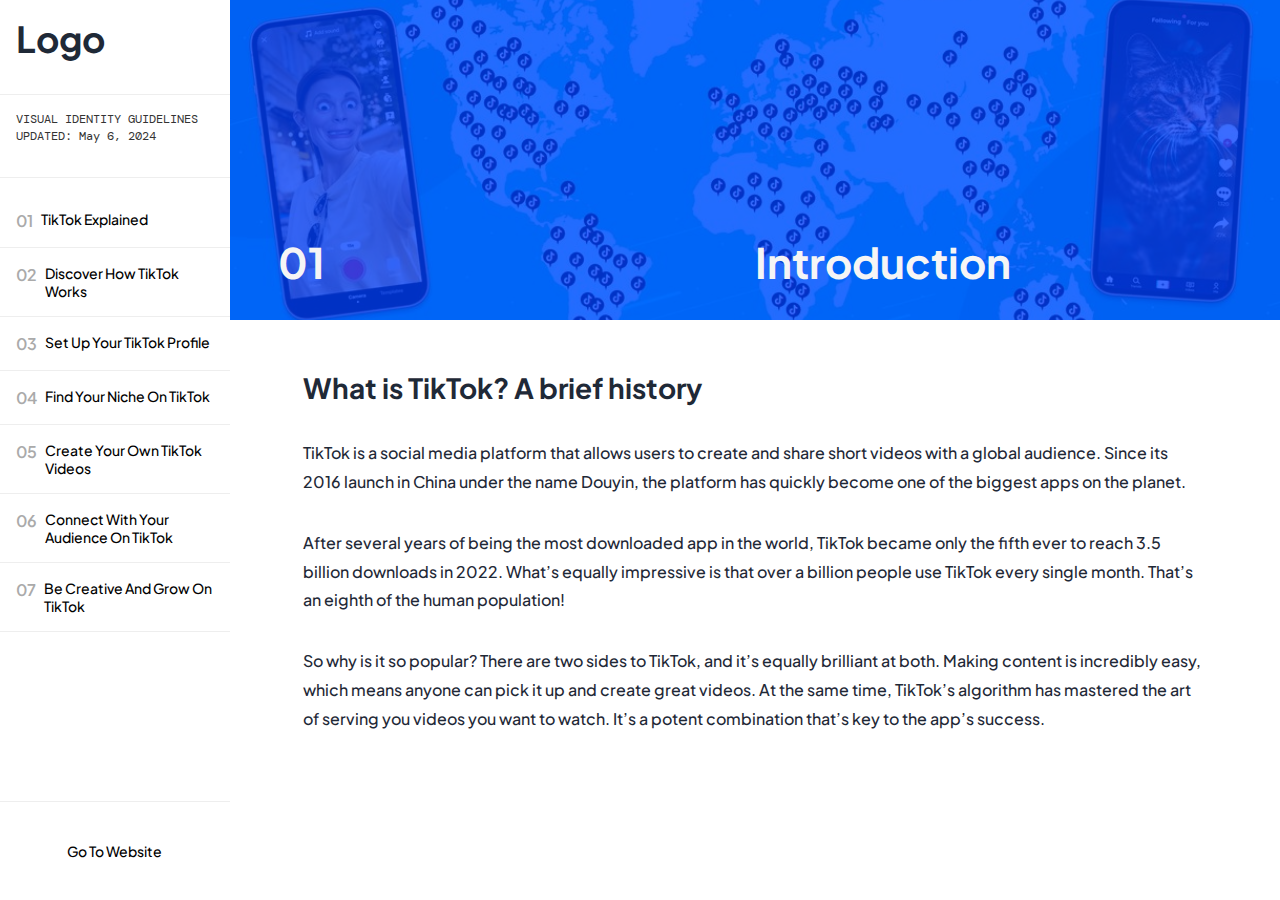
==== index.html @ 2a89b214 "first init" ====
<!DOCTYPE html>
<html lang="en">
    <head>
        <meta charset="UTF-8" />
        <meta name="viewport" content="width=device-width, initial-scale=1.0" />
        <title>Tiktok E6</title>

        <!-- Global styles -->
        <link rel="stylesheet" href="./styles/global.css" />
        <link rel="stylesheet" href="./styles/buttons/button.css" />
        <link rel="stylesheet" href="./styles/typography/typography.css" />
        <link rel="stylesheet" href="./styles/sidebar/sidebar.css" />
    </head>
    <body>
        <div class="container">
            <!-- Sidebar -->
            <aside class="sidebar-container">
                <!-- Sidebar header -->
                <div class="sidebar-header">
                    <!-- Logo -->
                    <div class="logo">
                        <!-- <img src="./assets/logo.png" alt="Logo" /> -->
                        <h1>Logo</h1>
                    </div>

                    <!-- Description -->
                    <div class="sidebar-description">
                        <p class="info">
                            VISUAL IDENTITY GUIDELINES UPDATED: May 6, 2024
                        </p>
                    </div>

                    <!-- Menu list -->
                    <ul class="sidebar-list">
                        <li>
                            <a href="./index.html">
                                <button class="ghost-btn">
                                    <span>01</span>
                                    <span>TikTok explained</span>
                                </button>
                            </a>
                        </li>
                        <li>
                            <a href="./pages/discover-how-tiktok-works.html">
                                <button class="ghost-btn">
                                    <span>02</span>
                                    <span>Discover how TikTok works</span>
                                </button>
                            </a>
                        </li>
                        <li>
                            <a href="./pages/setup-your-tiktok-profile.html">
                                <button class="ghost-btn">
                                    <span>03</span>
                                    <span>Set up your TikTok profile</span>
                                </button>
                            </a>
                        </li>
                        <li>
                            <a href="./pages/find-your-niche-on-tiktok.html">
                                <button class="ghost-btn">
                                    <span>04</span>
                                    <span>Find your niche on TikTok</span>
                                </button>
                            </a>
                        </li>
                        <li>
                            <a href="./pages/create-your-own-tiktok-video.html">
                                <button class="ghost-btn">
                                    <span>05</span>
                                    <span>Create your own TikTok videos</span>
                                </button>
                            </a>
                        </li>
                        <li>
                            <a href="./pages/connect-with-your-audience.html">
                                <button class="ghost-btn">
                                    <span>06</span>
                                    <span
                                        >Connect with your audience on
                                        TikTok</span
                                    >
                                </button>
                            </a>
                        </li>
                        <li>
                            <a
                                href="./pages/be-creative-and-grow-on-tiktok.html"
                            >
                                <button class="ghost-btn">
                                    <span>07</span>
                                    <span>Be creative and grow on TikTok</span>
                                </button>
                            </a>
                        </li>
                    </ul>
                </div>

                <!-- Sidebar footer -->
                <div class="sidebar-footer">
                    <button class="ghost-btn">Go to website</button>
                </div>
            </aside>

            <!-- Main container -->
            <main class="main-container">
                <header class="header-container">
                    <img src="./assets/What-is-TikTok.jpg" alt="" />
                    <div class="content">
                        <h2 class="heading-2">01</h2>
                        <h2 class="heading-2">Introduction</h2>
                    </div>
                </header>
                <div class="inner-container">
                    <h3 class="heading-3">What is TikTok? A brief history</h3>
                    <h3 class="heading-4">
                        TikTok is a social media platform that allows users to
                        create and share short videos with a global audience.
                        Since its 2016 launch in China under the name Douyin,
                        the platform has quickly become one of the biggest apps
                        on the planet.
                    </h3>
                    <h3 class="heading-4">
                        After several years of being the most downloaded app in
                        the world, TikTok became only the fifth ever to reach
                        3.5 billion downloads in 2022. What’s equally impressive
                        is that over a billion people use TikTok every single
                        month. That’s an eighth of the human population!
                    </h3>
                    <h3 class="heading-4">
                        So why is it so popular? There are two sides to TikTok,
                        and it’s equally brilliant at both. Making content is
                        incredibly easy, which means anyone can pick it up and
                        create great videos. At the same time, TikTok’s
                        algorithm has mastered the art of serving you videos you
                        want to watch. It’s a potent combination that’s key to
                        the app’s success.
                    </h3>
                </div>
            </main>
        </div>
    </body>
</html>
---- styles/global.css ----
/* Font Typography */
@import url('https://fonts.googleapis.com/css2?family=DM+Mono:ital,wght@0,300;0,400;0,500;1,300;1,400;1,500&family=Plus+Jakarta+Sans:ital,wght@0,200..800;1,200..800&display=swap');
@import url('./variables.css');

* {
    padding: 0px;
    margin: 0px;
    box-sizing: border-box;
}

body {
    font-family: var(--font-primary);
    font-size: var(--font-size-md);
    line-height: var(--line-height-md);
    color: var(--color-text);
    /* background-color: var(--color-neutral-light); */
}

h1,
h2,
h3,
h4,
h5,
h6 {
    color: var(--color-heading);
    font-family: var(--font-primary);
}

code,
pre {
    font-family: var(--font-secondary);
    background-color: var(--color-neutral-light);
    color: var(--color-neutral-dark);
    padding: var(--spacing-xs);
    border-radius: 4px;
}

a {
    text-decoration: none;
}

button {
    border: none;
    cursor: pointer;
}

/* Container */
.container {
    width: 100vw;
    height: auto;
    display: flex;
    align-items: start;
}

/* Main container */
.main-container {
    width: 100%;
    height: auto;
}

.inner-container {
    padding: 48px;
    width: 100%;
    max-width: 1000px;
    margin: 0px auto;
    height: auto;
    display: flex;
    flex-direction: column;
    gap: 32px;
}

/* Header */
.header-container {
    position: relative;
    width: 100%;
    min-height: 320px;
    background-color: var(--color-primary);
}

.header-container img {
    position: absolute;
    width: 100%;
    height: 100%;
    object-fit: cover;
}

.content {
    position: absolute;
    z-index: 88;
    width: 100%;
    height: 100%;
    background-color: #0040ffc4;
    display: grid;
    grid-template-columns: repeat(2, 1fr);
    align-items: flex-end;
    padding: 28px 48px;
}

.header-container .heading-2 {
    color: var(--color-neutral-light);
}

.markdown-editor {
    display: flex;
    gap: var(--spacing-xl);
    max-width: var(--breakpoint-lg);
    margin: 0 auto;
}

/* Responsive Typography */
@media (max-width: 768px) {
    body {
        font-size: var(--font-size-sm);
        line-height: var(--line-height-sm);
    }
}
---- styles/buttons/button.css ----
@import url('../global.css');
@import url('../variables.css');

.primary-btn {
    font-family: var(--font-secondary);
    text-transform: uppercase;
    font-size: var(--font-size-xs);
    padding: 16px 24px;
    background-color: var(--color-black);
    color: var(--color-neutral-light);
}
.primary-btn:hover {
    background-color: var(--color-neutral-dark);
}

.secondary-btn {
    font-family: var(--font-primary);
    font-size: var(--font-size-md);
    padding: 8px 24px;
    background-color: var(--color-neutral-light);
    color: var(--color-neutral-dark);
    display: flex;
    align-items: center;
    gap: 8px;
}
.secondary-btn:hover {
    background-color: var(--color-neutral-lightest);
}

.ghost-btn {
    font-weight: 500;
    font-family: var(--font-primary);
    background-color: transparent;
    font-size: var(--font-size-sm);
    padding: 8px 24px;
    color: var(--color-black);
    display: flex;
    text-align: start;
    gap: 8px;
    text-transform: capitalize;
}

.active {
    font-weight: 500;
    font-family: var(--font-primary);
    font-size: var(--font-size-sm);
    padding: 8px 24px;
    color: var(--color-black);
    display: flex;
    text-align: start;
    gap: 8px;
    text-transform: capitalize;
    background-color: var(--color-neutral-light);
}

.ghost-btn span:first-child {
    font-size: var(--font-size-md);
    font-weight: 600;
    color: #aaa;
}

.ghost-btn:hover {
    background-color: var(--color-neutral-light);
}
---- styles/typography/typography.css ----
@import url('../global.css');
@import url('../variables.css');

/* Typography */
.heading-1 {
    font-family: var(--font-primary);
    font-size: var(--font-size-2xl);
    color: var(--color-heading);
    line-height: var(--line-height-sm);
}

.heading-2 {
    font-family: var(--font-primary);
    font-size: var(--font-size-xl);
    color: var(--color-heading);
    line-height: var(--line-height-sm);
}

.heading-3 {
    font-family: var(--font-primary);
    font-size: var(--font-size-lg);
    color: var(--color-heading);
    line-height: var(--line-height-sm);
}

.heading-4 {
    font-family: var(--font-primary);
    font-size: var(--font-size-md);
    color: var(--color-heading);
    line-height: 1.8;
    font-weight: 500;
}

.heading-5 {
    font-family: var(--font-primary);
    font-size: var(--font-size-sm);
    color: var(--color-heading);
    line-height: var(--line-height-md);
}

.paragraph {
    font-family: var(--font-primary);
    font-size: var(--font-size-sm);
    color: var(--color-neutral-dark);
    line-height: var(--line-height-sm);
}

.info {
    font-family: var(--font-secondary);
    font-size: var(--font-size-xs);
    color: var(--color-neutral-dark);
    line-height: var(--line-height-sm);
}
---- styles/sidebar/sidebar.css ----
@import url('../global.css');
@import url('../variables.css');

.sidebar-container {
    position: sticky;
    left: 0px;
    top: 0px;
    width: 280px;
    min-height: 100vh;
    overflow-y: scroll;
    display: flex;
    flex-direction: column;
    justify-content: space-between;
}

.sidebar-header {
    width: 100%;
    display: flex;
    flex-direction: column;
    align-items: start;
}

.logo {
    font-size: large;
    width: 100%;
    padding: 16px 16px 32px 16px;
    border-bottom: 1px solid var(--color-neutral-lightest);
}

.sidebar-description {
    width: 100%;
    padding: 16px 16px 32px 16px;
    border-bottom: 1px solid var(--color-neutral-lightest);
}

.sidebar-list {
    padding: 16px 0px;
    width: 100%;
    display: flex;
    flex-direction: column;
}

.sidebar-list li button {
    border-bottom: 1px solid var(--color-neutral-lightest);
    width: 100%;
    padding: 16px 16px;
}

.sidebar-footer {
    padding: 32px 16px;
    display: flex;
    align-items: center;
    justify-content: center;
    border-top: 1px solid var(--color-neutral-lightest);
}
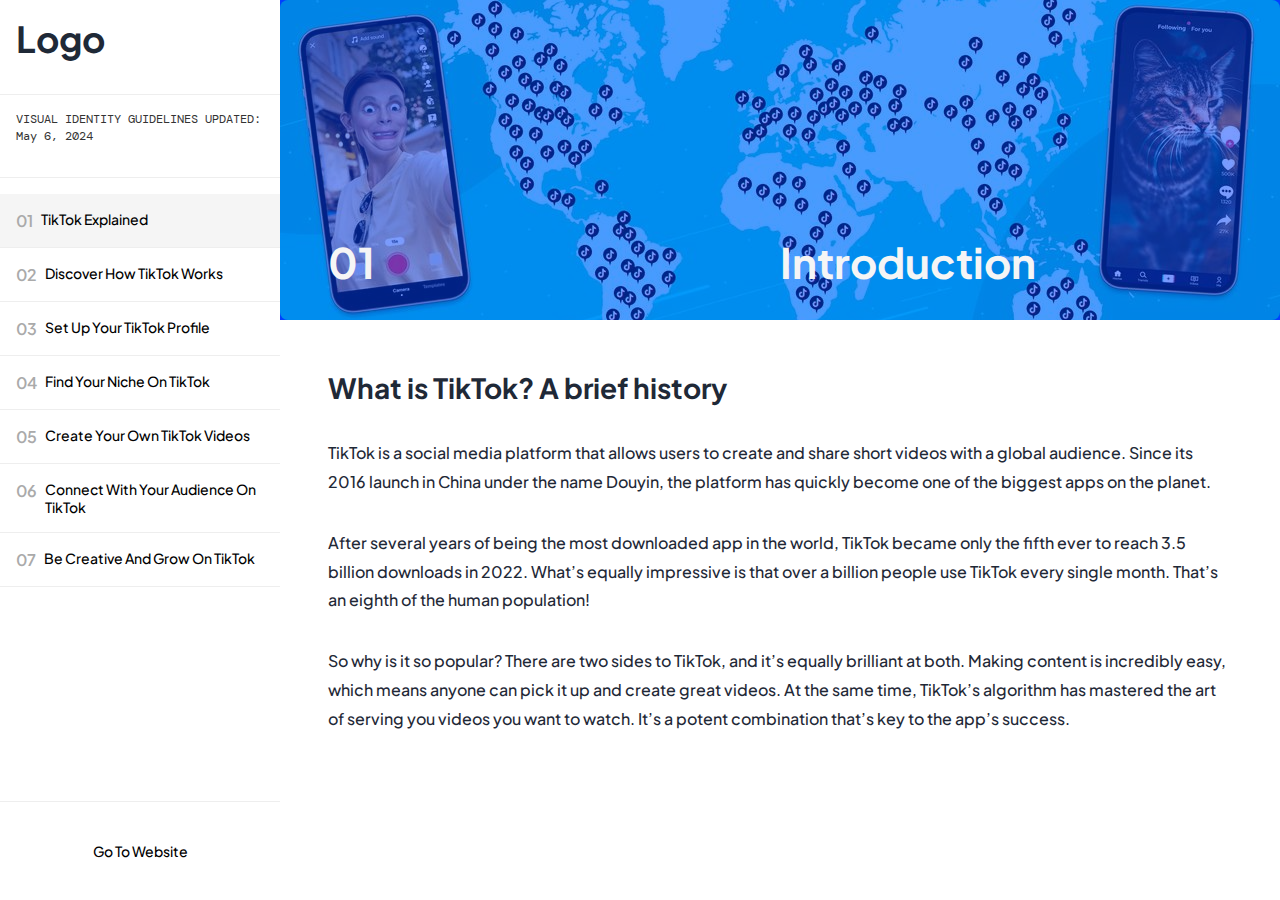
==== commit 7c059e4c: "page content" ====
--- a/index.html
+++ b/index.html
@@ -34,7 +34,7 @@
                     <ul class="sidebar-list">
                         <li>
                             <a href="./index.html">
-                                <button class="ghost-btn">
+                                <button class="ghost-btn active">
                                     <span>01</span>
                                     <span>TikTok explained</span>
                                 </button>
--- a/styles/global.css
+++ b/styles/global.css
@@ -9,6 +9,7 @@
 }
 
 body {
+    width: 100%;
     font-family: var(--font-primary);
     font-size: var(--font-size-md);
     line-height: var(--line-height-md);
@@ -36,7 +37,7 @@
 }
 
 a {
-    text-decoration: none;
+    color: var(--color-primary);
 }
 
 button {
@@ -46,7 +47,7 @@
 
 /* Container */
 .container {
-    width: 100vw;
+    width: 100%;
     height: auto;
     display: flex;
     align-items: start;
@@ -54,6 +55,7 @@
 
 /* Main container */
 .main-container {
+    flex: 1;
     width: 100%;
     height: auto;
 }
@@ -77,8 +79,17 @@
     background-color: var(--color-primary);
 }
 
+img {
+    width: 100%;
+    border-radius: 8px;
+}
+
 .header-container img {
     position: absolute;
+    top: 0px;
+    right: 0px;
+    bottom: 0px;
+    left: 0px;
     width: 100%;
     height: 100%;
     object-fit: cover;
@@ -86,10 +97,13 @@
 
 .content {
     position: absolute;
+    top: 0px;
+    right: 0px;
+    bottom: 0px;
     z-index: 88;
     width: 100%;
     height: 100%;
-    background-color: #0040ffc4;
+    background-color: #0040ff84;
     display: grid;
     grid-template-columns: repeat(2, 1fr);
     align-items: flex-end;
@@ -107,6 +121,13 @@
     margin: 0 auto;
 }
 
+.block {
+    background-color: #dde5ff;
+    color: var(--color-neutral-dark);
+    padding: 28px;
+    border-radius: 8px;
+}
+
 /* Responsive Typography */
 @media (max-width: 768px) {
     body {
--- a/styles/sidebar/sidebar.css
+++ b/styles/sidebar/sidebar.css
@@ -3,9 +3,9 @@
 
 .sidebar-container {
     position: sticky;
-    left: 0px;
-    top: 0px;
-    width: 280px;
+    left: 0%;
+    top: 0%;
+    max-width: 280px;
     min-height: 100vh;
     overflow-y: scroll;
     display: flex;
@@ -46,6 +46,10 @@
     padding: 16px 16px;
 }
 
+.sidebar-list li a {
+    text-decoration: none;
+}
+
 .sidebar-footer {
     padding: 32px 16px;
     display: flex;
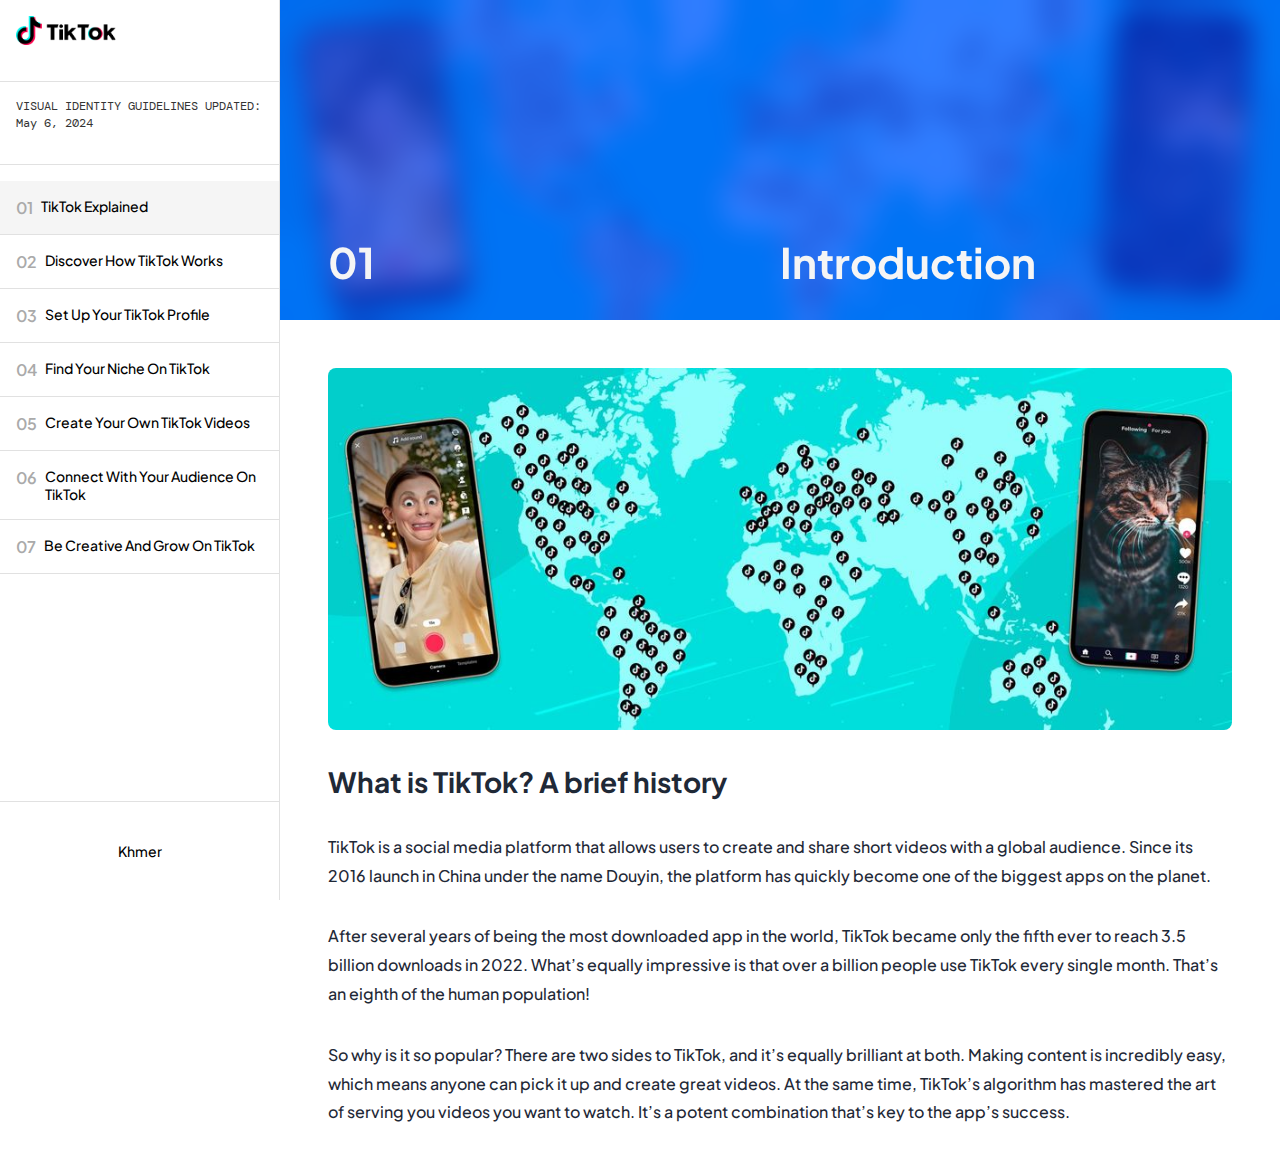
==== commit f1789a62: "sidebar & responsive" ====
--- a/index.html
+++ b/index.html
@@ -12,16 +12,21 @@
         <link rel="stylesheet" href="./styles/sidebar/sidebar.css" />
     </head>
     <body>
+        <button class="hamburger-menu" aria-label="Toggle menu">
+            <span></span>
+            <span></span>
+            <span></span>
+        </button>
+        <div class="sidebar-overlay"></div>
         <div class="container">
             <!-- Sidebar -->
             <aside class="sidebar-container">
                 <!-- Sidebar header -->
                 <div class="sidebar-header">
                     <!-- Logo -->
-                    <div class="logo">
-                        <!-- <img src="./assets/logo.png" alt="Logo" /> -->
-                        <h1>Logo</h1>
-                    </div>
+                    <a href="/" class="logo">
+                        <img src="../assets/TikTok_logo.svg.png" alt="Logo" />
+                    </a>
 
                     <!-- Description -->
                     <div class="sidebar-description">
@@ -98,11 +103,9 @@
 
                 <!-- Sidebar footer -->
                 <div class="sidebar-footer">
-                    <button class="ghost-btn">Go to website</button>
+                    <button class="ghost-btn">Khmer</button>
                 </div>
-            </aside>
-
-            <!-- Main container -->
+            </aside>      <!-- Main container -->
             <main class="main-container">
                 <header class="header-container">
                     <img src="./assets/What-is-TikTok.jpg" alt="" />
@@ -112,6 +115,7 @@
                     </div>
                 </header>
                 <div class="inner-container">
+                    <img src="./assets/What-is-TikTok.jpg" alt="" />
                     <h3 class="heading-3">What is TikTok? A brief history</h3>
                     <h3 class="heading-4">
                         TikTok is a social media platform that allows users to
@@ -139,5 +143,8 @@
                 </div>
             </main>
         </div>
+
+        <script src="./components/logo.js"></script>
+        <script src="./script.js"></script>
     </body>
 </html>
--- a/styles/global.css
+++ b/styles/global.css
@@ -55,7 +55,6 @@
 
 /* Main container */
 .main-container {
-    flex: 1;
     width: 100%;
     height: auto;
 }
@@ -103,7 +102,8 @@
     z-index: 88;
     width: 100%;
     height: 100%;
-    background-color: #0040ff84;
+    background-color: #0040ffad;
+    backdrop-filter: blur(14px);
     display: grid;
     grid-template-columns: repeat(2, 1fr);
     align-items: flex-end;
@@ -128,10 +128,157 @@
     border-radius: 8px;
 }
 
-/* Responsive Typography */
+.logo img {
+    width: 100px;
+    height: auto;
+}
+
 @media (max-width: 768px) {
-    body {
-        font-size: var(--font-size-sm);
-        line-height: var(--line-height-sm);
-    }
-}
+    /* Container adjustments */
+    .container {
+        position: relative;
+        width: 100%;
+    }
+
+    /* Sidebar adjustments */
+    .sidebar-container {
+        position: fixed;
+        display: none;
+        top: 0;
+        left: -100%;
+        width: 100%;
+        height: 100vh;
+        background-color: var(--color-neutral-light);
+        z-index: 1000;
+        transition: left 0.3s ease-in-out;
+        overflow-y: none;
+    }
+
+    .sidebar-container.active {
+        position: fixed;
+        left: 0;
+    }
+
+    /* Main container adjustments */
+    .main-container {
+        width: 100%;
+    }
+
+    .inner-container {
+        padding: 24px;
+        width: 100%;
+        max-width: 100%;
+    }
+
+    /* Header container adjustments */
+    .header-container {
+        min-height: 240px;
+    }
+
+    .content {
+        padding: 20px 24px;
+        grid-template-columns: 1fr;
+        gap: 8px;
+    }
+
+    /* Logo adjustments */
+    .logo img {
+        width: 80px;
+    }
+
+    /* Typography adjustments */
+    .heading-2 {
+        font-size: 24px;
+    }
+
+    .heading-3 {
+        font-size: 20px;
+    }
+
+    .heading-4 {
+        font-size: 16px;
+    }
+
+    /* Sidebar list adjustments */
+    .sidebar-list {
+        padding: 16px;
+        list-style: none;
+    }
+
+    /* Hamburger menu styles */
+    .hamburger-menu {
+        display: none;
+        position: fixed;
+        top: 20px;
+        right: 20px;
+        z-index: 1001;
+        background: #f6f6f6;
+        border-radius: 8px;
+        border: 1px solid #ccc;
+        padding: 10px;
+        cursor: pointer;
+    }
+
+    .hamburger-menu span {
+        display: block;
+        width: 24px;
+        height: 2px;
+        background-color: var(--color-text);
+        margin: 5px 0;
+        transition: 0.3s;
+    }
+
+    /* Active hamburger menu */
+    .hamburger-menu.active span:nth-child(1) {
+        transform: rotate(-45deg) translate(-5px, 6px);
+    }
+
+    .hamburger-menu.active span:nth-child(2) {
+        opacity: 0;
+    }
+
+    .hamburger-menu.active span:nth-child(3) {
+        transform: rotate(45deg) translate(-5px, -6px);
+    }
+
+    @media (max-width: 768px) {
+        .hamburger-menu {
+            display: block;
+        }
+    }
+
+    /* Overlay when sidebar is open */
+    .sidebar-overlay {
+        display: none;
+        position: fixed;
+        top: 0;
+        left: 0;
+        right: 0;
+        bottom: 0;
+        background-color: rgba(0, 0, 0, 0.5);
+        z-index: 999;
+    }
+
+    .sidebar-overlay.active {
+        display: block;
+    }
+}
+
+/* Smaller mobile devices */
+@media (max-width: 480px) {
+    .inner-container {
+        padding: 16px;
+    }
+
+    .header-container {
+        min-height: 200px;
+    }
+
+    .content {
+        padding: 16px;
+    }
+
+    .sidebar-container {
+        width: 240px;
+    }
+}
--- a/styles/sidebar/sidebar.css
+++ b/styles/sidebar/sidebar.css
@@ -2,15 +2,26 @@
 @import url('../variables.css');
 
 .sidebar-container {
-    position: sticky;
+    position: relative;
     left: 0%;
     top: 0%;
     max-width: 280px;
     min-height: 100vh;
-    overflow-y: scroll;
+    /* overflow-y: scroll; */
+    border-right: 1px solid var(--color-neutral-lightest);
     display: flex;
     flex-direction: column;
     justify-content: space-between;
+    transition: transform 0.3s ease-in-out;
+}
+
+.sidebar-container.active {
+    /* Show the sidebar */
+    transform: translateX(0);
+}
+.hamburger-menu {
+    /* Hide button on desktop */
+    display: none;
 }
 
 .sidebar-header {
@@ -57,3 +68,18 @@
     justify-content: center;
     border-top: 1px solid var(--color-neutral-lightest);
 }
+
+@media (max-width: 768px) {
+    .sidebar-container {
+        position: fixed;
+        width: 100%;
+        max-width: 400px;
+        /* Hide sidebar by default on mobile */
+        transform: translateX(-100%);
+    }
+
+    .hamburger-menu {
+        /* Show button on mobile */
+        display: block;
+    }
+}
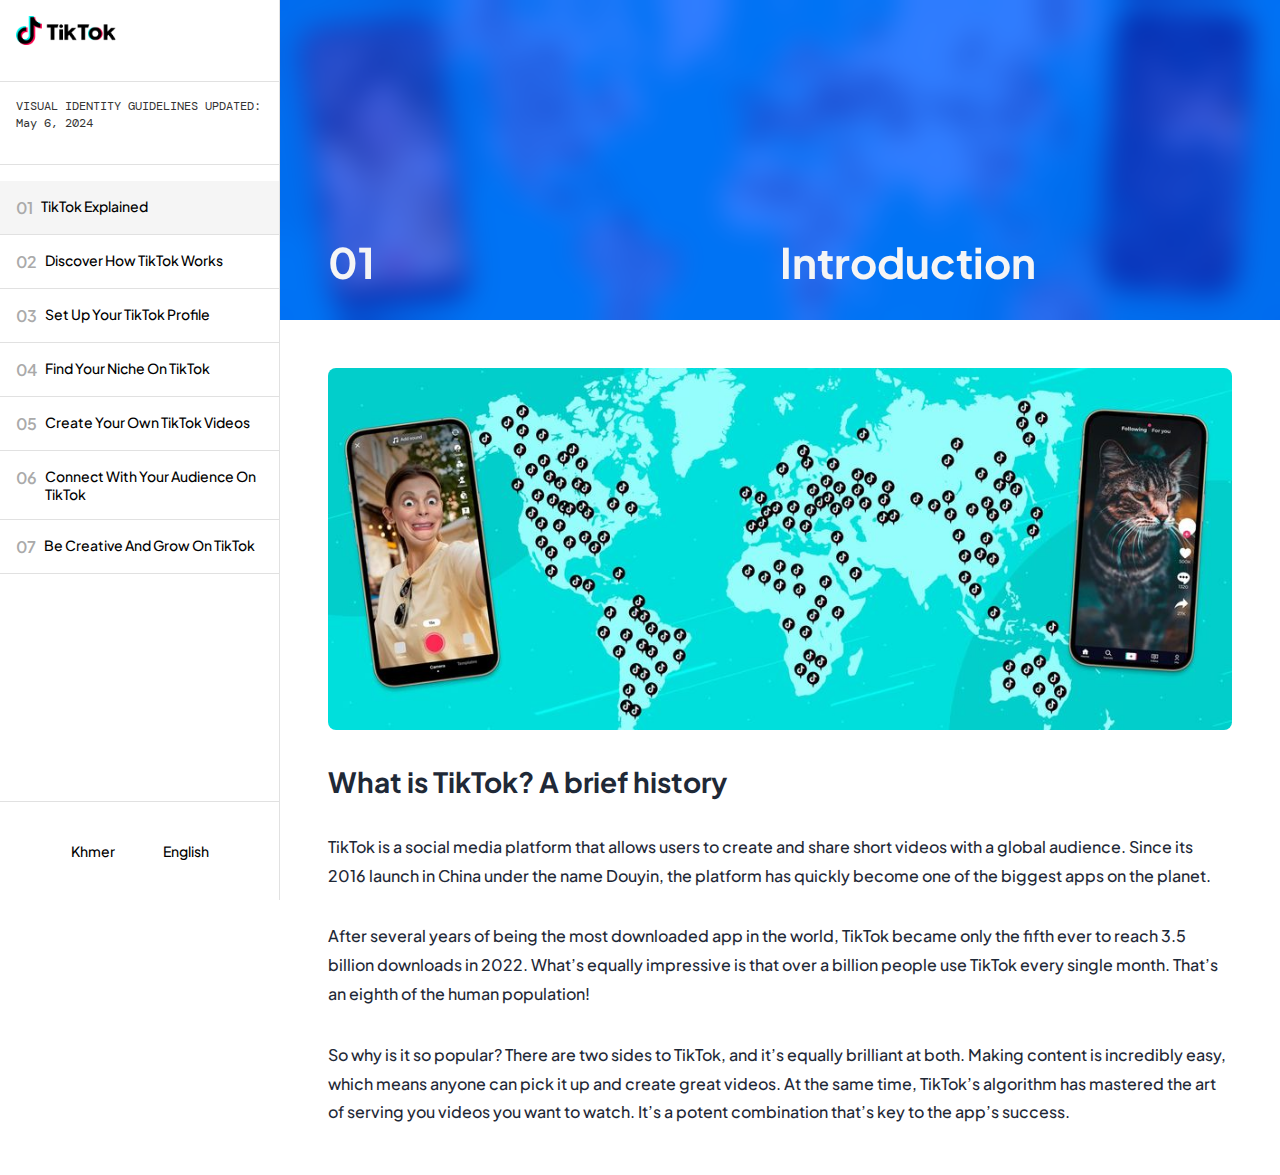
==== commit c281e2d4: "add translation function" ====
--- a/index.html
+++ b/index.html
@@ -1,150 +1,144 @@
 <!DOCTYPE html>
 <html lang="en">
-    <head>
-        <meta charset="UTF-8" />
-        <meta name="viewport" content="width=device-width, initial-scale=1.0" />
-        <title>Tiktok E6</title>
 
-        <!-- Global styles -->
-        <link rel="stylesheet" href="./styles/global.css" />
-        <link rel="stylesheet" href="./styles/buttons/button.css" />
-        <link rel="stylesheet" href="./styles/typography/typography.css" />
-        <link rel="stylesheet" href="./styles/sidebar/sidebar.css" />
-    </head>
-    <body>
-        <button class="hamburger-menu" aria-label="Toggle menu">
-            <span></span>
-            <span></span>
-            <span></span>
-        </button>
-        <div class="sidebar-overlay"></div>
-        <div class="container">
-            <!-- Sidebar -->
-            <aside class="sidebar-container">
-                <!-- Sidebar header -->
-                <div class="sidebar-header">
-                    <!-- Logo -->
-                    <a href="/" class="logo">
-                        <img src="../assets/TikTok_logo.svg.png" alt="Logo" />
-                    </a>
+<head>
+    <meta charset="UTF-8" />
+    <meta name="viewport" content="width=device-width, initial-scale=1.0" />
+    <title>Tiktok E6</title>
 
-                    <!-- Description -->
-                    <div class="sidebar-description">
-                        <p class="info">
-                            VISUAL IDENTITY GUIDELINES UPDATED: May 6, 2024
-                        </p>
-                    </div>
+    <!-- Global styles -->
+    <link rel="stylesheet" href="./styles/global.css" />
+    <link rel="stylesheet" href="./styles/buttons/button.css" />
+    <link rel="stylesheet" href="./styles/typography/typography.css" />
+    <link rel="stylesheet" href="./styles/sidebar/sidebar.css" />
+</head>
 
-                    <!-- Menu list -->
-                    <ul class="sidebar-list">
-                        <li>
-                            <a href="./index.html">
-                                <button class="ghost-btn active">
-                                    <span>01</span>
-                                    <span>TikTok explained</span>
-                                </button>
-                            </a>
-                        </li>
-                        <li>
-                            <a href="./pages/discover-how-tiktok-works.html">
-                                <button class="ghost-btn">
-                                    <span>02</span>
-                                    <span>Discover how TikTok works</span>
-                                </button>
-                            </a>
-                        </li>
-                        <li>
-                            <a href="./pages/setup-your-tiktok-profile.html">
-                                <button class="ghost-btn">
-                                    <span>03</span>
-                                    <span>Set up your TikTok profile</span>
-                                </button>
-                            </a>
-                        </li>
-                        <li>
-                            <a href="./pages/find-your-niche-on-tiktok.html">
-                                <button class="ghost-btn">
-                                    <span>04</span>
-                                    <span>Find your niche on TikTok</span>
-                                </button>
-                            </a>
-                        </li>
-                        <li>
-                            <a href="./pages/create-your-own-tiktok-video.html">
-                                <button class="ghost-btn">
-                                    <span>05</span>
-                                    <span>Create your own TikTok videos</span>
-                                </button>
-                            </a>
-                        </li>
-                        <li>
-                            <a href="./pages/connect-with-your-audience.html">
-                                <button class="ghost-btn">
-                                    <span>06</span>
-                                    <span
-                                        >Connect with your audience on
-                                        TikTok</span
-                                    >
-                                </button>
-                            </a>
-                        </li>
-                        <li>
-                            <a
-                                href="./pages/be-creative-and-grow-on-tiktok.html"
-                            >
-                                <button class="ghost-btn">
-                                    <span>07</span>
-                                    <span>Be creative and grow on TikTok</span>
-                                </button>
-                            </a>
-                        </li>
-                    </ul>
+<body>
+    <button class="hamburger-menu" aria-label="Toggle menu">
+        <span></span>
+        <span></span>
+        <span></span>
+    </button>
+    <div class="sidebar-overlay"></div>
+    <div class="container">
+        <!-- Sidebar -->
+        <aside class="sidebar-container">
+            <!-- Sidebar header -->
+            <div class="sidebar-header">
+                <!-- Logo -->
+                <a href="/" class="logo">
+                    <img src="../assets/TikTok_logo.svg.png" alt="Logo" />
+                </a>
+
+                <!-- Description -->
+                <div class="sidebar-description">
+                    <p class="info">
+                        VISUAL IDENTITY GUIDELINES UPDATED: May 6, 2024
+                    </p>
                 </div>
 
-                <!-- Sidebar footer -->
-                <div class="sidebar-footer">
-                    <button class="ghost-btn">Khmer</button>
+                <!-- Menu list -->
+                <ul class="sidebar-list">
+                    <li>
+                        <a href="./index.html">
+                            <button class="ghost-btn active">
+                                <span>01</span>
+                                <span>TikTok explained</span>
+                            </button>
+                        </a>
+                    </li>
+                    <li>
+                        <a href="./pages/discover-how-tiktok-works.html">
+                            <button class="ghost-btn">
+                                <span>02</span>
+                                <span>Discover how TikTok works</span>
+                            </button>
+                        </a>
+                    </li>
+                    <li>
+                        <a href="./pages/setup-your-tiktok-profile.html">
+                            <button class="ghost-btn">
+                                <span>03</span>
+                                <span>Set up your TikTok profile</span>
+                            </button>
+                        </a>
+                    </li>
+                    <li>
+                        <a href="./pages/find-your-niche-on-tiktok.html">
+                            <button class="ghost-btn">
+                                <span>04</span>
+                                <span>Find your niche on TikTok</span>
+                            </button>
+                        </a>
+                    </li>
+                    <li>
+                        <a href="./pages/create-your-own-tiktok-video.html">
+                            <button class="ghost-btn">
+                                <span>05</span>
+                                <span>Create your own TikTok videos</span>
+                            </button>
+                        </a>
+                    </li>
+                    <li>
+                        <a href="./pages/connect-with-your-audience.html">
+                            <button class="ghost-btn">
+                                <span>06</span>
+                                <span>Connect with your audience on
+                                    TikTok</span>
+                            </button>
+                        </a>
+                    </li>
+                    <li>
+                        <a href="./pages/be-creative-and-grow-on-tiktok.html">
+                            <button class="ghost-btn">
+                                <span>07</span>
+                                <span>Be creative and grow on TikTok</span>
+                            </button>
+                        </a>
+                    </li>
+                </ul>
+            </div>
+
+            <!-- Sidebar footer -->
+            <div class="sidebar-footer">
+                <button class="ghost-btn" id="translateKhmer">Khmer</button>
+                <button class="ghost-btn" id="translateEnglish">English</button>
+            </div>
+        </aside> <!-- Main container -->
+        <main class="main-container">
+            <header class="header-container">
+                <img src="./assets/What-is-TikTok.jpg" alt="" />
+                <div class="content">
+                    <h2 class="heading-2">01</h2>
+                    <h2 class="heading-2" data-translate="introduction_1">Introduction</h2>
                 </div>
-            </aside>      <!-- Main container -->
-            <main class="main-container">
-                <header class="header-container">
-                    <img src="./assets/What-is-TikTok.jpg" alt="" />
-                    <div class="content">
-                        <h2 class="heading-2">01</h2>
-                        <h2 class="heading-2">Introduction</h2>
-                    </div>
-                </header>
-                <div class="inner-container">
-                    <img src="./assets/What-is-TikTok.jpg" alt="" />
-                    <h3 class="heading-3">What is TikTok? A brief history</h3>
-                    <h3 class="heading-4">
-                        TikTok is a social media platform that allows users to
-                        create and share short videos with a global audience.
-                        Since its 2016 launch in China under the name Douyin,
-                        the platform has quickly become one of the biggest apps
-                        on the planet.
-                    </h3>
-                    <h3 class="heading-4">
-                        After several years of being the most downloaded app in
-                        the world, TikTok became only the fifth ever to reach
-                        3.5 billion downloads in 2022. What’s equally impressive
-                        is that over a billion people use TikTok every single
-                        month. That’s an eighth of the human population!
-                    </h3>
-                    <h3 class="heading-4">
-                        So why is it so popular? There are two sides to TikTok,
-                        and it’s equally brilliant at both. Making content is
-                        incredibly easy, which means anyone can pick it up and
-                        create great videos. At the same time, TikTok’s
-                        algorithm has mastered the art of serving you videos you
-                        want to watch. It’s a potent combination that’s key to
-                        the app’s success.
-                    </h3>
-                </div>
-            </main>
-        </div>
+            </header>
+            <div class="inner-container">
+                <img src="./assets/What-is-TikTok.jpg" alt="" />
+                <h3 class="heading-3" data-translate="heading_1">What is TikTok? A brief history</h3>
+                <h3 class="heading-4" data-translate="paragraph_11">
+                    TikTok is a social media platform that allows users to create and share short videos with a global
+                    audience. Since its 2016 launch in China under the name Douyin, the platform has quickly become one
+                    of the biggest apps on the planet.
+                </h3>
+                <h3 class="heading-4" data-translate="paragraph_12">
+                    After several years of being the most downloaded app in the world, TikTok became only the fifth ever
+                    to reach 3.5 billion downloads in 2022. What’s equally impressive is that over a billion people use
+                    TikTok every single month. That’s an eighth of the human population!
+                </h3>
+                <h3 class="heading-4" data-translate="paragraph_13">
+                    So why is it so popular? There are two sides to TikTok, and it’s equally brilliant at both. Making
+                    content is incredibly easy, which means anyone can pick it up and create great videos. At the same
+                    time, TikTok’s algorithm has mastered the art of serving you videos you want to watch. It’s a potent
+                    combination that’s key to the app’s success.
+                </h3>
+            </div>
+        </main>
 
-        <script src="./components/logo.js"></script>
-        <script src="./script.js"></script>
-    </body>
-</html>
+    </div>
+
+    <script src="./script.js" type="module"></script>
+    <script src="./components/logo.js"></script>
+</body>
+
+</html>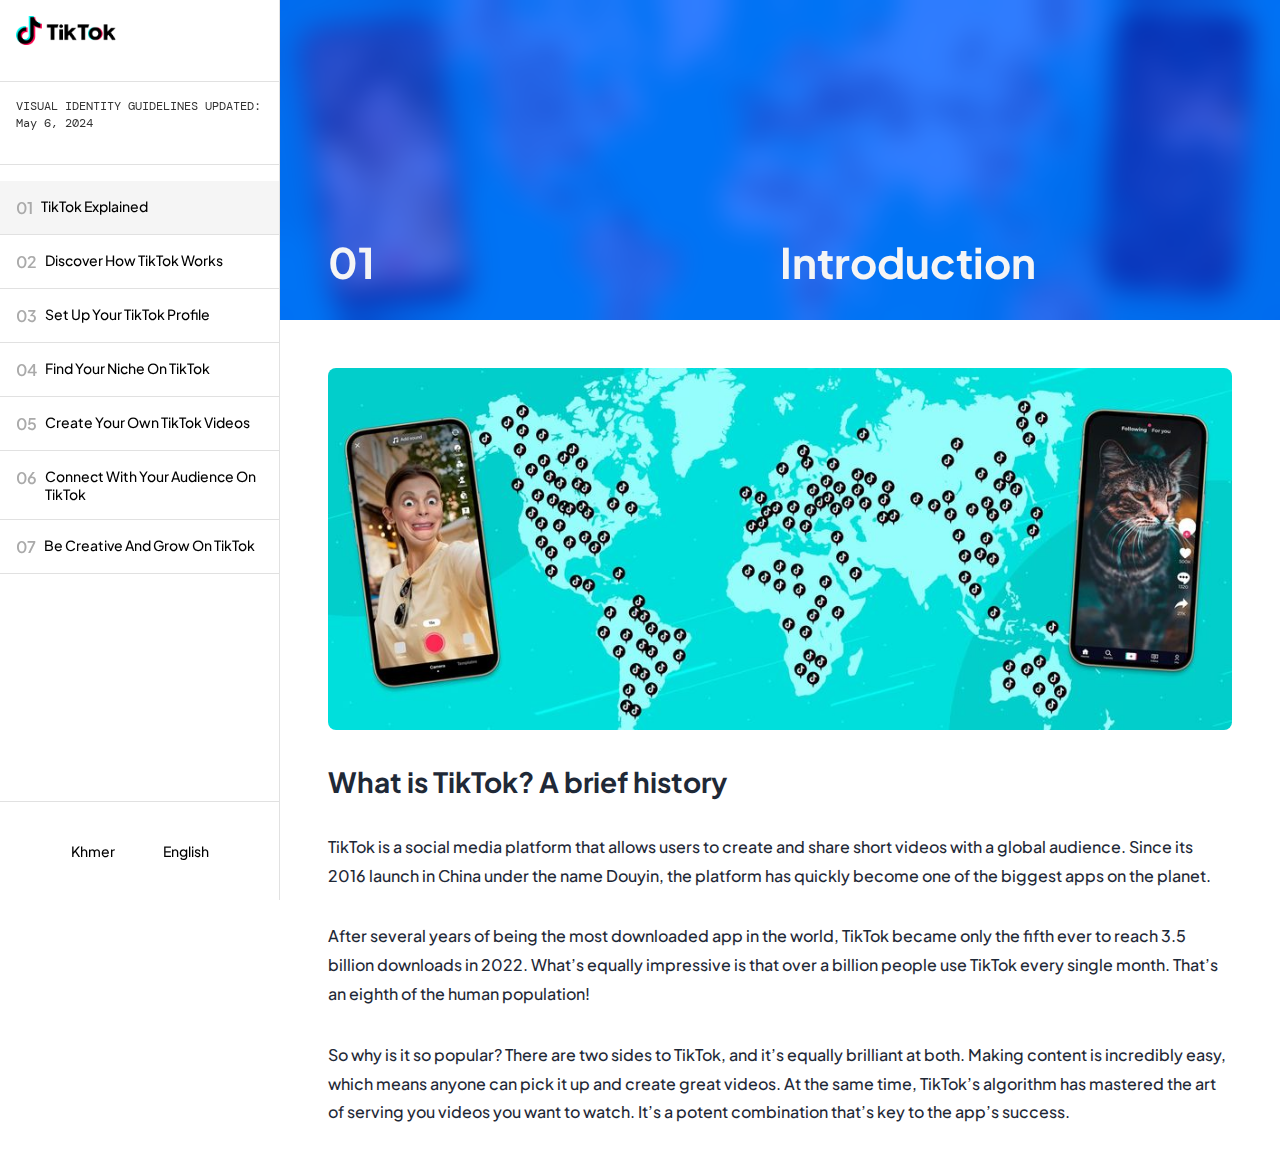
==== commit 720fe191: "fix translation" ====
--- a/index.html
+++ b/index.html
@@ -109,7 +109,7 @@
             <header class="header-container">
                 <img src="./assets/What-is-TikTok.jpg" alt="" />
                 <div class="content">
-                    <h2 class="heading-2">01</h2>
+                    <h2 class="heading-2" data-translate="number1">01</h2>
                     <h2 class="heading-2" data-translate="introduction_1">Introduction</h2>
                 </div>
             </header>
--- a/styles/sidebar/sidebar.css
+++ b/styles/sidebar/sidebar.css
@@ -1,85 +1,85 @@
-@import url('../global.css');
-@import url('../variables.css');
+@import url("../global.css");
+@import url("../variables.css");
 
 .sidebar-container {
-    position: relative;
-    left: 0%;
-    top: 0%;
-    max-width: 280px;
-    min-height: 100vh;
-    /* overflow-y: scroll; */
-    border-right: 1px solid var(--color-neutral-lightest);
-    display: flex;
-    flex-direction: column;
-    justify-content: space-between;
-    transition: transform 0.3s ease-in-out;
+  position: sticky;
+  left: 0%;
+  top: 0%;
+  max-width: 280px;
+  min-height: 100vh;
+  /* overflow-y: scroll; */
+  border-right: 1px solid var(--color-neutral-lightest);
+  display: flex;
+  flex-direction: column;
+  justify-content: space-between;
+  transition: transform 0.3s ease-in-out;
 }
 
 .sidebar-container.active {
-    /* Show the sidebar */
-    transform: translateX(0);
+  /* Show the sidebar */
+  transform: translateX(0);
 }
 .hamburger-menu {
-    /* Hide button on desktop */
-    display: none;
+  /* Hide button on desktop */
+  display: none;
 }
 
 .sidebar-header {
-    width: 100%;
-    display: flex;
-    flex-direction: column;
-    align-items: start;
+  width: 100%;
+  display: flex;
+  flex-direction: column;
+  align-items: start;
 }
 
 .logo {
-    font-size: large;
-    width: 100%;
-    padding: 16px 16px 32px 16px;
-    border-bottom: 1px solid var(--color-neutral-lightest);
+  font-size: large;
+  width: 100%;
+  padding: 16px 16px 32px 16px;
+  border-bottom: 1px solid var(--color-neutral-lightest);
 }
 
 .sidebar-description {
-    width: 100%;
-    padding: 16px 16px 32px 16px;
-    border-bottom: 1px solid var(--color-neutral-lightest);
+  width: 100%;
+  padding: 16px 16px 32px 16px;
+  border-bottom: 1px solid var(--color-neutral-lightest);
 }
 
 .sidebar-list {
-    padding: 16px 0px;
-    width: 100%;
-    display: flex;
-    flex-direction: column;
+  padding: 16px 0px;
+  width: 100%;
+  display: flex;
+  flex-direction: column;
 }
 
 .sidebar-list li button {
-    border-bottom: 1px solid var(--color-neutral-lightest);
-    width: 100%;
-    padding: 16px 16px;
+  border-bottom: 1px solid var(--color-neutral-lightest);
+  width: 100%;
+  padding: 16px 16px;
 }
 
 .sidebar-list li a {
-    text-decoration: none;
+  text-decoration: none;
 }
 
 .sidebar-footer {
-    padding: 32px 16px;
-    display: flex;
-    align-items: center;
-    justify-content: center;
-    border-top: 1px solid var(--color-neutral-lightest);
+  padding: 32px 16px;
+  display: flex;
+  align-items: center;
+  justify-content: center;
+  border-top: 1px solid var(--color-neutral-lightest);
 }
 
 @media (max-width: 768px) {
-    .sidebar-container {
-        position: fixed;
-        width: 100%;
-        max-width: 400px;
-        /* Hide sidebar by default on mobile */
-        transform: translateX(-100%);
-    }
+  .sidebar-container {
+    position: fixed;
+    width: 100%;
+    max-width: 400px;
+    /* Hide sidebar by default on mobile */
+    transform: translateX(-100%);
+  }
 
-    .hamburger-menu {
-        /* Show button on mobile */
-        display: block;
-    }
+  .hamburger-menu {
+    /* Show button on mobile */
+    display: block;
+  }
 }
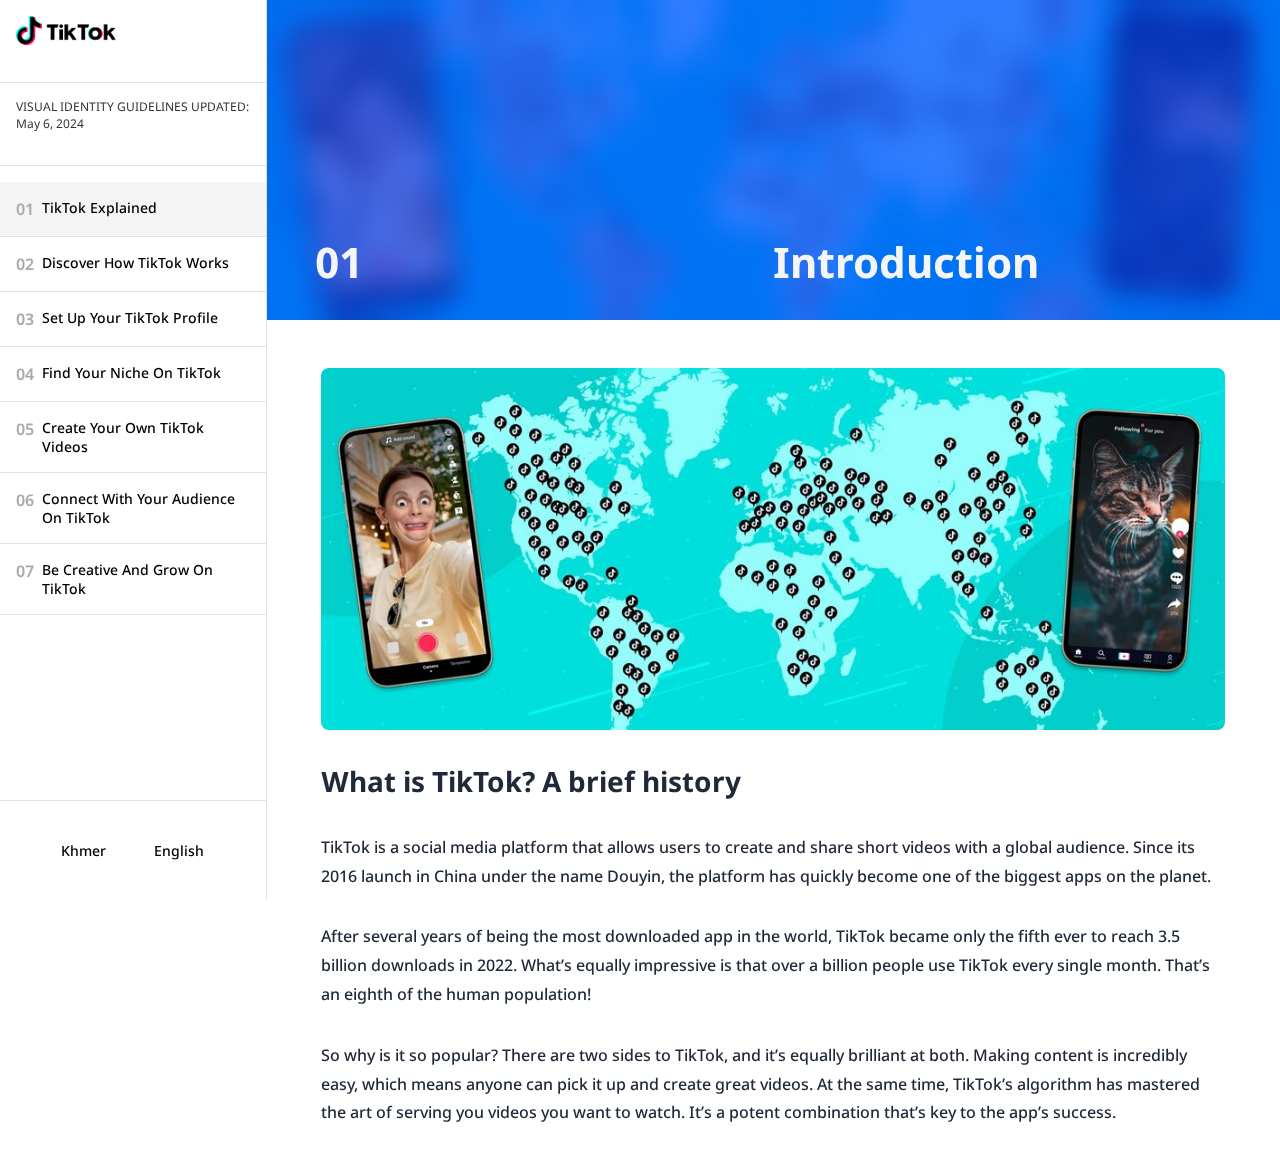
==== commit d2516b44: "add the aos animate" ====
--- a/index.html
+++ b/index.html
@@ -1,144 +1,170 @@
 <!DOCTYPE html>
 <html lang="en">
+    <head>
+        <meta charset="UTF-8" />
+        <meta name="viewport" content="width=device-width, initial-scale=1.0" />
+        <title>Tiktok E6</title>
 
-<head>
-    <meta charset="UTF-8" />
-    <meta name="viewport" content="width=device-width, initial-scale=1.0" />
-    <title>Tiktok E6</title>
+        <!-- Global styles -->
+        <link rel="stylesheet" href="./styles/global.css" />
+        <link rel="stylesheet" href="./styles/buttons/button.css" />
+        <link rel="stylesheet" href="./styles/typography/typography.css" />
+        <link rel="stylesheet" href="./styles/sidebar/sidebar.css" />
 
-    <!-- Global styles -->
-    <link rel="stylesheet" href="./styles/global.css" />
-    <link rel="stylesheet" href="./styles/buttons/button.css" />
-    <link rel="stylesheet" href="./styles/typography/typography.css" />
-    <link rel="stylesheet" href="./styles/sidebar/sidebar.css" />
-</head>
+        <!-- AOS  -->
+        <link rel="stylesheet" href="https://unpkg.com/aos@next/dist/aos.css" />
+    </head>
 
-<body>
-    <button class="hamburger-menu" aria-label="Toggle menu">
-        <span></span>
-        <span></span>
-        <span></span>
-    </button>
-    <div class="sidebar-overlay"></div>
-    <div class="container">
-        <!-- Sidebar -->
-        <aside class="sidebar-container">
-            <!-- Sidebar header -->
-            <div class="sidebar-header">
-                <!-- Logo -->
-                <a href="/" class="logo">
-                    <img src="../assets/TikTok_logo.svg.png" alt="Logo" />
-                </a>
+    <body>
+        <button class="hamburger-menu" aria-label="Toggle menu">
+            <span></span>
+            <span></span>
+            <span></span>
+        </button>
+        <div class="sidebar-overlay"></div>
+        <div class="container">
+            <!-- Sidebar -->
+            <aside class="sidebar-container">
+                <!-- Sidebar header -->
+                <div class="sidebar-header">
+                    <!-- Logo -->
+                    <a href="/" class="logo">
+                        <img src="../assets/TikTok_logo.svg.png" alt="Logo" />
+                    </a>
 
-                <!-- Description -->
-                <div class="sidebar-description">
-                    <p class="info">
-                        VISUAL IDENTITY GUIDELINES UPDATED: May 6, 2024
-                    </p>
+                    <!-- Description -->
+                    <div class="sidebar-description">
+                        <p class="info">
+                            VISUAL IDENTITY GUIDELINES UPDATED: May 6, 2024
+                        </p>
+                    </div>
+
+                    <!-- Menu list -->
+                    <ul class="sidebar-list">
+                        <li>
+                            <a href="./index.html">
+                                <button class="ghost-btn active">
+                                    <span>01</span>
+                                    <span>TikTok explained</span>
+                                </button>
+                            </a>
+                        </li>
+                        <li>
+                            <a href="./pages/discover-how-tiktok-works.html">
+                                <button class="ghost-btn">
+                                    <span>02</span>
+                                    <span>Discover how TikTok works</span>
+                                </button>
+                            </a>
+                        </li>
+                        <li>
+                            <a href="./pages/setup-your-tiktok-profile.html">
+                                <button class="ghost-btn">
+                                    <span>03</span>
+                                    <span>Set up your TikTok profile</span>
+                                </button>
+                            </a>
+                        </li>
+                        <li>
+                            <a href="./pages/find-your-niche-on-tiktok.html">
+                                <button class="ghost-btn">
+                                    <span>04</span>
+                                    <span>Find your niche on TikTok</span>
+                                </button>
+                            </a>
+                        </li>
+                        <li>
+                            <a href="./pages/create-your-own-tiktok-video.html">
+                                <button class="ghost-btn">
+                                    <span>05</span>
+                                    <span>Create your own TikTok videos</span>
+                                </button>
+                            </a>
+                        </li>
+                        <li>
+                            <a href="./pages/connect-with-your-audience.html">
+                                <button class="ghost-btn">
+                                    <span>06</span>
+                                    <span
+                                        >Connect with your audience on
+                                        TikTok</span
+                                    >
+                                </button>
+                            </a>
+                        </li>
+                        <li>
+                            <a
+                                href="./pages/be-creative-and-grow-on-tiktok.html"
+                            >
+                                <button class="ghost-btn">
+                                    <span>07</span>
+                                    <span>Be creative and grow on TikTok</span>
+                                </button>
+                            </a>
+                        </li>
+                    </ul>
                 </div>
 
-                <!-- Menu list -->
-                <ul class="sidebar-list">
-                    <li>
-                        <a href="./index.html">
-                            <button class="ghost-btn active">
-                                <span>01</span>
-                                <span>TikTok explained</span>
-                            </button>
-                        </a>
-                    </li>
-                    <li>
-                        <a href="./pages/discover-how-tiktok-works.html">
-                            <button class="ghost-btn">
-                                <span>02</span>
-                                <span>Discover how TikTok works</span>
-                            </button>
-                        </a>
-                    </li>
-                    <li>
-                        <a href="./pages/setup-your-tiktok-profile.html">
-                            <button class="ghost-btn">
-                                <span>03</span>
-                                <span>Set up your TikTok profile</span>
-                            </button>
-                        </a>
-                    </li>
-                    <li>
-                        <a href="./pages/find-your-niche-on-tiktok.html">
-                            <button class="ghost-btn">
-                                <span>04</span>
-                                <span>Find your niche on TikTok</span>
-                            </button>
-                        </a>
-                    </li>
-                    <li>
-                        <a href="./pages/create-your-own-tiktok-video.html">
-                            <button class="ghost-btn">
-                                <span>05</span>
-                                <span>Create your own TikTok videos</span>
-                            </button>
-                        </a>
-                    </li>
-                    <li>
-                        <a href="./pages/connect-with-your-audience.html">
-                            <button class="ghost-btn">
-                                <span>06</span>
-                                <span>Connect with your audience on
-                                    TikTok</span>
-                            </button>
-                        </a>
-                    </li>
-                    <li>
-                        <a href="./pages/be-creative-and-grow-on-tiktok.html">
-                            <button class="ghost-btn">
-                                <span>07</span>
-                                <span>Be creative and grow on TikTok</span>
-                            </button>
-                        </a>
-                    </li>
-                </ul>
-            </div>
+                <!-- Sidebar footer -->
+                <div class="sidebar-footer">
+                    <button class="ghost-btn" id="translateKhmer">Khmer</button>
+                    <button class="ghost-btn" id="translateEnglish">
+                        English
+                    </button>
+                </div>
+            </aside>
+            <!-- Main container -->
+            <main class="main-container">
+                <header class="header-container">
+                    <img src="./assets/What-is-TikTok.jpg" alt="" />
+                    <div class="content">
+                        <h2 class="heading-2" data-translate="number1">01</h2>
+                        <h2 class="heading-2" data-translate="introduction_1">
+                            Introduction
+                        </h2>
+                    </div>
+                </header>
+                <div
+                    class="inner-container"
+                    data-aos="fade-up"
+                    data-aos-duration="800"
+                >
+                    <img src="./assets/What-is-TikTok.jpg" alt="" />
+                    <h3 class="heading-3" data-translate="heading_1">
+                        What is TikTok? A brief history
+                    </h3>
+                    <h4 class="heading-4" data-translate="paragraph_11">
+                        TikTok is a social media platform that allows users to
+                        create and share short videos with a global audience.
+                        Since its 2016 launch in China under the name Douyin,
+                        the platform has quickly become one of the biggest apps
+                        on the planet.
+                    </h4>
+                    <h4 class="heading-4" data-translate="paragraph_12">
+                        After several years of being the most downloaded app in
+                        the world, TikTok became only the fifth ever to reach
+                        3.5 billion downloads in 2022. What’s equally impressive
+                        is that over a billion people use TikTok every single
+                        month. That’s an eighth of the human population!
+                    </h4>
+                    <h4 class="heading-4" data-translate="paragraph_13">
+                        So why is it so popular? There are two sides to TikTok,
+                        and it’s equally brilliant at both. Making content is
+                        incredibly easy, which means anyone can pick it up and
+                        create great videos. At the same time, TikTok’s
+                        algorithm has mastered the art of serving you videos you
+                        want to watch. It’s a potent combination that’s key to
+                        the app’s success.
+                    </h4>
+                </div>
+            </main>
+        </div>
 
-            <!-- Sidebar footer -->
-            <div class="sidebar-footer">
-                <button class="ghost-btn" id="translateKhmer">Khmer</button>
-                <button class="ghost-btn" id="translateEnglish">English</button>
-            </div>
-        </aside> <!-- Main container -->
-        <main class="main-container">
-            <header class="header-container">
-                <img src="./assets/What-is-TikTok.jpg" alt="" />
-                <div class="content">
-                    <h2 class="heading-2" data-translate="number1">01</h2>
-                    <h2 class="heading-2" data-translate="introduction_1">Introduction</h2>
-                </div>
-            </header>
-            <div class="inner-container">
-                <img src="./assets/What-is-TikTok.jpg" alt="" />
-                <h3 class="heading-3" data-translate="heading_1">What is TikTok? A brief history</h3>
-                <h3 class="heading-4" data-translate="paragraph_11">
-                    TikTok is a social media platform that allows users to create and share short videos with a global
-                    audience. Since its 2016 launch in China under the name Douyin, the platform has quickly become one
-                    of the biggest apps on the planet.
-                </h3>
-                <h3 class="heading-4" data-translate="paragraph_12">
-                    After several years of being the most downloaded app in the world, TikTok became only the fifth ever
-                    to reach 3.5 billion downloads in 2022. What’s equally impressive is that over a billion people use
-                    TikTok every single month. That’s an eighth of the human population!
-                </h3>
-                <h3 class="heading-4" data-translate="paragraph_13">
-                    So why is it so popular? There are two sides to TikTok, and it’s equally brilliant at both. Making
-                    content is incredibly easy, which means anyone can pick it up and create great videos. At the same
-                    time, TikTok’s algorithm has mastered the art of serving you videos you want to watch. It’s a potent
-                    combination that’s key to the app’s success.
-                </h3>
-            </div>
-        </main>
-
-    </div>
-
-    <script src="./script.js" type="module"></script>
-    <script src="./components/logo.js"></script>
-</body>
-
-</html>+        <script src="./script.js" type="module"></script>
+        <script src="./components/logo.js"></script>
+        <script src="https://unpkg.com/aos@next/dist/aos.js"></script>
+        <script>
+            AOS.init();
+        </script>
+    </body>
+</html>
--- a/styles/global.css
+++ b/styles/global.css
@@ -1,5 +1,5 @@
 /* Font Typography */
-@import url('https://fonts.googleapis.com/css2?family=DM+Mono:ital,wght@0,300;0,400;0,500;1,300;1,400;1,500&family=Plus+Jakarta+Sans:ital,wght@0,200..800;1,200..800&display=swap');
+@import url('https://fonts.googleapis.com/css2?family=Khmer&family=Noto+Sans+Khmer:wght@100..900&family=Open+Sans:ital,wght@0,300..800;1,300..800&family=Poppins:ital,wght@0,100;0,200;0,300;0,400;0,500;0,600;0,700;0,800;0,900;1,100;1,200;1,300;1,400;1,500;1,600;1,700;1,800;1,900&display=swap');
 @import url('./variables.css');
 
 * {
@@ -10,7 +10,8 @@
 
 body {
     width: 100%;
-    font-family: var(--font-primary);
+    font-family: 'Plus Jakarta Sans', 'Noto Sans Khmer', sans-serif;
+
     font-size: var(--font-size-md);
     line-height: var(--line-height-md);
     color: var(--color-text);
